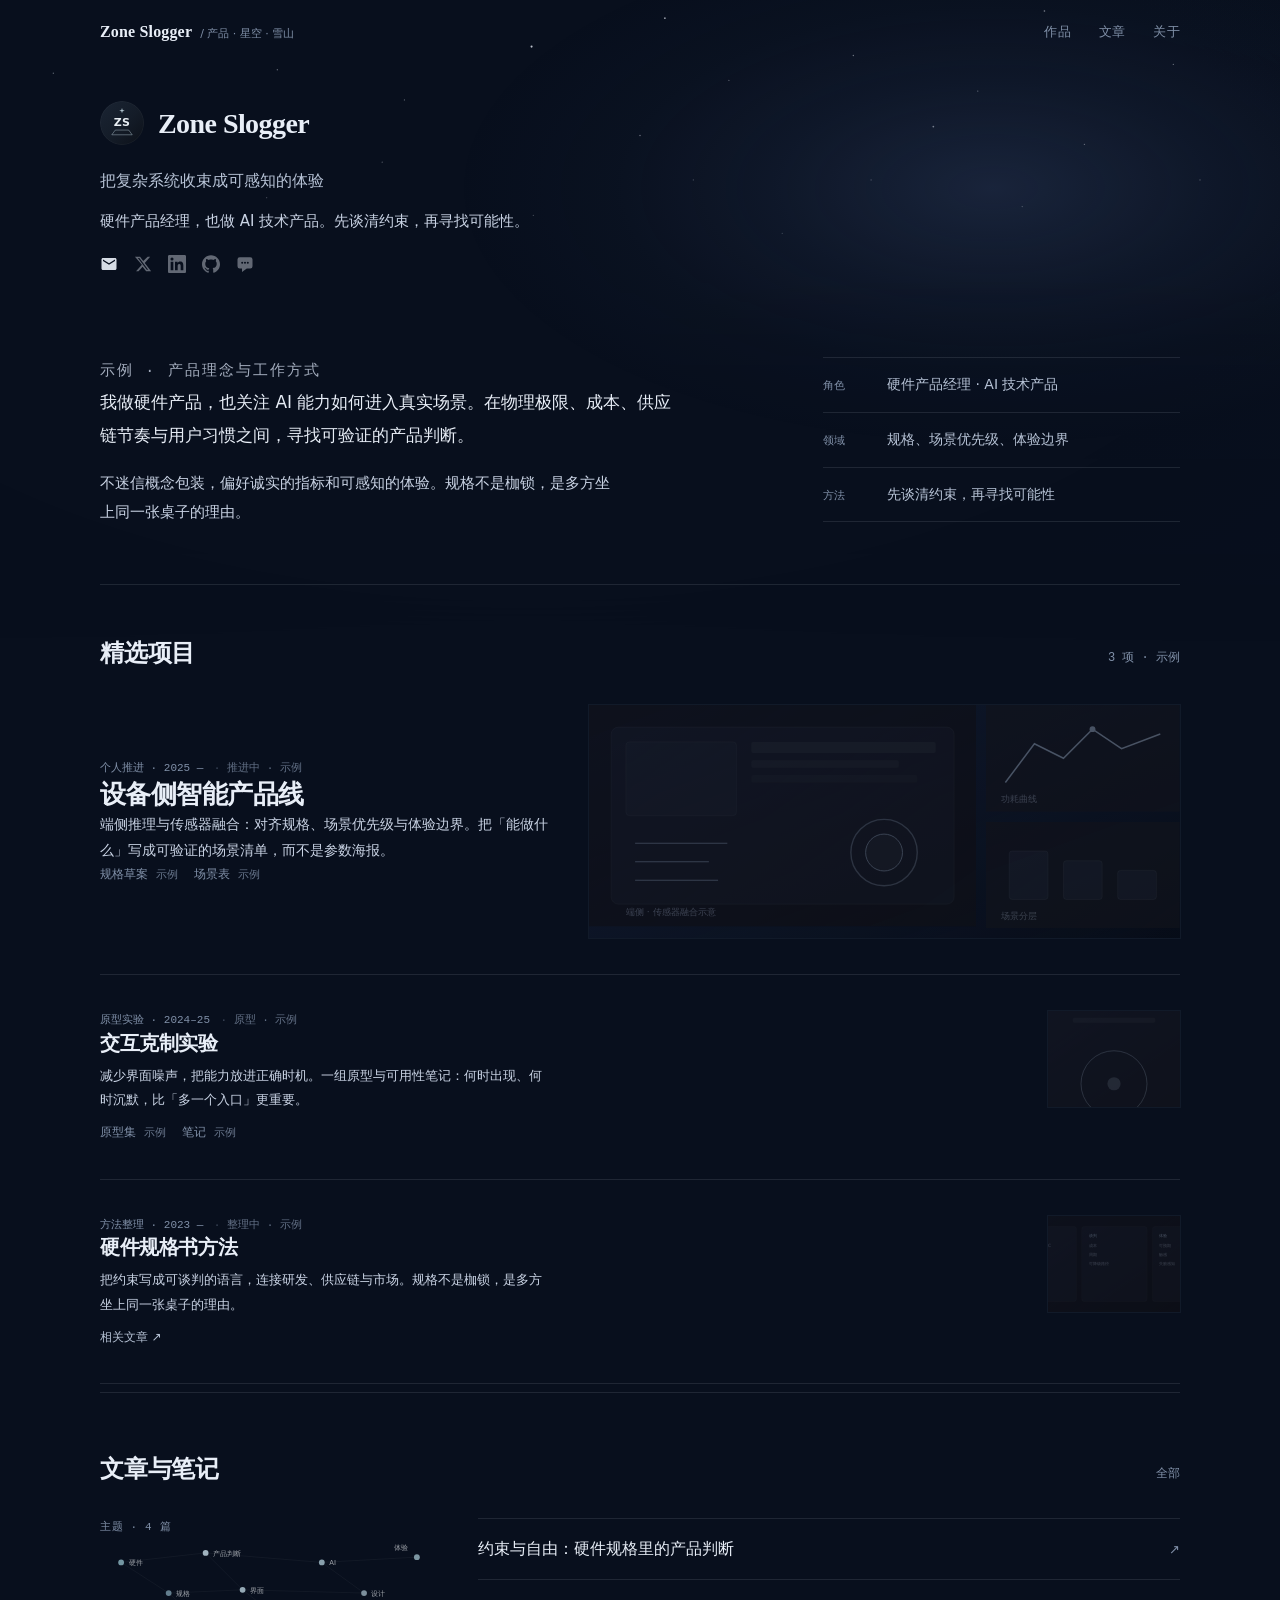
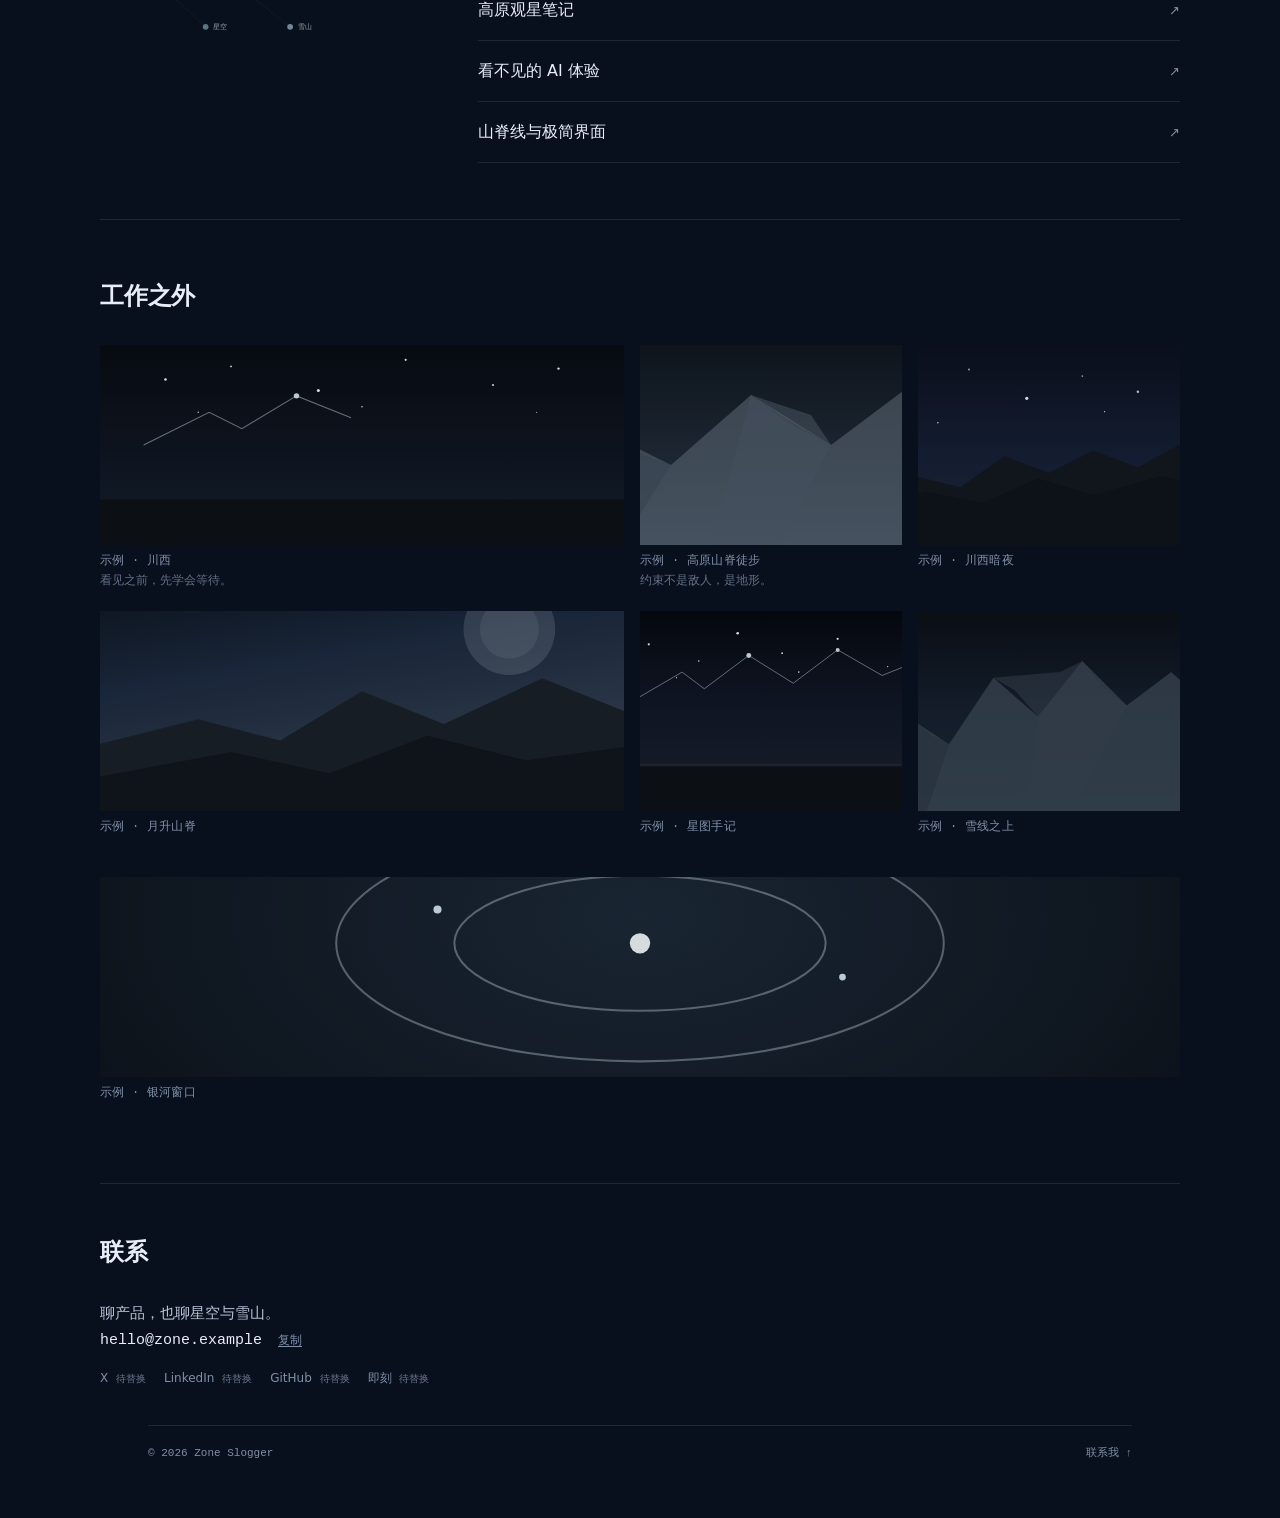
==== index.html @ ff8a75cd "Deploy personal site static pages" ====
<!DOCTYPE html>
<html lang="zh-CN">
<head>
  <meta charset="UTF-8" />
  <meta name="viewport" content="width=device-width, initial-scale=1" />
  <meta name="description" content="Zone Slogger — 硬件产品经理 + AI 技术产品。产品、星空与雪山。" />
  <meta name="theme-color" content="#080F1D" />
  <title>Zone Slogger</title>
  <link rel="icon" href="data:image/svg+xml,%3Csvg xmlns='http://www.w3.org/2000/svg' viewBox='0 0 32 32'%3E%3Crect width='32' height='32' fill='%23080F1D'/%3E%3Cpath d='M16 6l1.2 3.8L21 11l-3.8 1.2L16 16l-1.2-3.8L11 11l3.8-1.2L16 6z' fill='%23c8dde8'/%3E%3Cpath d='M6 24h20l-4-6H10l-4 6z' fill='none' stroke='%23c8dde8' stroke-width='1.25'/%3E%3C/svg%3E" />
  <link rel="stylesheet" href="assets/styles.css" />
  <link rel="stylesheet" href="assets/home.css" />
</head>
<body class="home">
  <a class="skip-link" href="#main">跳到主要内容</a>

  <header class="topbar" id="top">
    <div class="topbar__inner">
      <a class="wordmark" href="#top">
        <span class="wordmark__name">Zone Slogger</span>
        <span class="wordmark__suffix">/ 产品 · 星空 · 雪山</span>
      </a>
      <button class="nav-toggle" type="button" aria-expanded="false" aria-controls="site-nav" aria-label="打开菜单">
        <span class="nav-toggle__bars" aria-hidden="true"></span>
      </button>
      <nav class="topnav" id="site-nav" aria-label="站点导航">
        <a href="#work">作品</a>
        <a href="#writing">文章</a>
        <a href="#about">关于</a>
      </nav>
    </div>
  </header>

  <!-- Full-bleed atmosphere (not clipped by .shell) -->
  <div class="sky" aria-hidden="true">
    <div class="sky__glow"></div>
    <div class="sky__vignette"></div>
        <svg class="sky__stars" viewBox="0 0 1440 720" preserveAspectRatio="xMidYMid slice" aria-hidden="true">
          <circle cx="86" cy="64" r="1.3" opacity="0.90"/>
          <circle cx="168" cy="128" r="0.8" opacity="0.48"/>
          <circle cx="240" cy="52" r="1.1" opacity="0.72"/>
          <circle cx="312" cy="176" r="0.75" opacity="0.42"/>
          <circle cx="390" cy="96" r="1.55" opacity="0.95"/>
          <circle cx="455" cy="210" r="0.7" opacity="0.38"/>
          <circle cx="520" cy="70" r="0.9" opacity="0.55"/>
          <circle cx="598" cy="150" r="1.2" opacity="0.80"/>
          <circle cx="670" cy="40" r="0.8" opacity="0.50"/>
          <circle cx="748" cy="118" r="1.0" opacity="0.62"/>
          <circle cx="820" cy="188" r="0.7" opacity="0.36"/>
          <circle cx="890" cy="78" r="1.35" opacity="0.88"/>
          <circle cx="960" cy="160" r="0.8" opacity="0.45"/>
          <circle cx="1035" cy="55" r="1.1" opacity="0.68"/>
          <circle cx="1100" cy="200" r="0.75" opacity="0.40"/>
          <circle cx="1175" cy="110" r="0.9" opacity="0.52"/>
          <circle cx="1250" cy="48" r="1.2" opacity="0.78"/>
          <circle cx="1320" cy="170" r="0.7" opacity="0.42"/>
          <circle cx="1380" cy="90" r="0.85" opacity="0.50"/>
          <circle cx="140" cy="240" r="0.7" opacity="0.34"/>
          <circle cx="430" cy="280" r="0.75" opacity="0.32"/>
          <circle cx="720" cy="250" r="0.9" opacity="0.40"/>
          <circle cx="980" cy="300" r="0.7" opacity="0.30"/>
          <circle cx="1220" cy="260" r="0.8" opacity="0.36"/>
          <circle cx="60" cy="180" r="0.75" opacity="0.38"/>
          <circle cx="1050" cy="240" r="1.0" opacity="0.48"/>
          <circle cx="300" cy="320" r="0.7" opacity="0.28"/>
          <circle cx="600" cy="340" r="0.7" opacity="0.26"/>
          <circle cx="880" cy="360" r="0.7" opacity="0.24"/>
          <circle cx="1350" cy="300" r="0.75" opacity="0.32"/>
          <circle cx="200" cy="90" r="0.8" opacity="0.44"/>
          <circle cx="780" cy="300" r="0.7" opacity="0.28"/>
          <circle cx="1150" cy="330" r="0.75" opacity="0.30"/>
        </svg>
  </div>

  <div class="shell">
    <main id="main">
      <!-- Hero -->
      <section class="hero" aria-label="简介">
        <div class="hero__content">
          <div class="hero__identity">
<div class="hero__avatar" aria-hidden="true">
          <svg viewBox="0 0 112 112" role="img" aria-label="ZS">
            <defs>
              <linearGradient id="avGrad" x1="0" y1="0" x2="1" y2="1">
                <stop offset="0%" stop-color="#1a2433"/>
                <stop offset="55%" stop-color="#141c28"/>
                <stop offset="100%" stop-color="#0c1018"/>
              </linearGradient>
            </defs>
            <circle cx="56" cy="56" r="56" fill="url(#avGrad)"/>
            <circle cx="56" cy="56" r="55" fill="none" stroke="#ffffff18" stroke-width="1"/>
            <path d="M56 18l1.6 5L63 24.6l-5.4 1.7L56 31.4l-1.6-5.1L49 24.6l5.4-1.6L56 18z" fill="#c8dde8" opacity="0.85"/>
            <text x="56" y="64" text-anchor="middle" fill="#e8eef3" font-family="system-ui,sans-serif" font-size="28" font-weight="600" letter-spacing="1">ZS</text>
            <path d="M30 86h52l-9-12H39L30 86z" fill="none" stroke="#c8dde8" stroke-width="1.4" opacity="0.7"/>
          </svg>
        </div>
            <div class="hero__who">
              <h1 class="hero__name">Zone Slogger</h1>
            </div>
          </div>
        <p class="hero__headline">把复杂系统收束成可感知的体验</p>
          <p class="hero__bio">硬件产品经理，也做 AI 技术产品。先谈清约束，再寻找可能性。</p>
          <div class="hero__meta">
            <div class="hero__social" aria-label="社交链接">
              <a class="icon-link" href="mailto:hello@zone.example" title="邮箱" aria-label="邮箱">
                <svg viewBox="0 0 24 24" width="17" height="17" aria-hidden="true"><path fill="currentColor" d="M20 4H4c-1.1 0-2 .9-2 2v12c0 1.1.9 2 2 2h16c1.1 0 2-.9 2-2V6c0-1.1-.9-2-2-2zm0 4-8 5L4 8V6l8 5 8-5v2z"/></svg>
              </a>
              <a class="icon-link pending" href="#" title="待替换" aria-label="X（待替换）">
                <svg viewBox="0 0 24 24" width="17" height="17" aria-hidden="true"><path fill="currentColor" d="M18.244 2.25h3.308l-7.227 8.26 8.502 11.24H16.17l-4.714-6.231-5.401 6.231H2.744l7.727-8.828L1.254 2.25H8.08l4.258 5.686L18.244 2.25zm-1.161 17.52h1.833L7.084 4.126H5.117L17.083 19.77z"/></svg>
              </a>
              <a class="icon-link pending" href="#" title="待替换" aria-label="LinkedIn（待替换）">
                <svg viewBox="0 0 24 24" width="17" height="17" aria-hidden="true"><path fill="currentColor" d="M20.447 20.452h-3.554v-5.569c0-1.328-.027-3.037-1.852-3.037-1.853 0-2.136 1.445-2.136 2.939v5.667H9.351V9h3.414v1.561h.046c.477-.9 1.637-1.85 3.37-1.85 3.601 0 4.267 2.37 4.267 5.455v6.286zM5.337 7.433a2.062 2.062 0 01-2.063-2.065 2.064 2.064 0 112.063 2.065zm1.782 13.019H3.555V9h3.564v11.452zM22.225 0H1.771C.792 0 0 .774 0 1.729v20.542C0 23.227.792 24 1.771 24h20.451C23.2 24 24 23.227 24 22.271V1.729C24 .774 23.2 0 22.222 0h.003z"/></svg>
              </a>
              <a class="icon-link pending" href="#" title="待替换" aria-label="GitHub（待替换）">
                <svg viewBox="0 0 24 24" width="17" height="17" aria-hidden="true"><path fill="currentColor" d="M12 .297c-6.63 0-12 5.373-12 12 0 5.303 3.438 9.8 8.205 11.385.6.113.82-.258.82-.577 0-.285-.01-1.04-.015-2.04-3.338.724-4.042-1.61-4.042-1.61C4.422 18.07 3.633 17.7 3.633 17.7c-1.087-.744.084-.729.084-.729 1.205.084 1.838 1.236 1.838 1.236 1.07 1.835 2.809 1.305 3.495.998.108-.776.417-1.305.76-1.605-2.665-.3-5.466-1.332-5.466-5.93 0-1.31.465-2.38 1.235-3.22-.135-.303-.54-1.523.105-3.176 0 0 1.005-.322 3.3 1.23.96-.267 1.98-.399 3-.405 1.02.006 2.04.138 3 .405 2.28-1.552 3.285-1.23 3.285-1.23.645 1.653.24 2.873.12 3.176.765.84 1.23 1.91 1.23 3.22 0 4.61-2.805 5.625-5.475 5.92.42.36.81 1.096.81 2.22 0 1.606-.015 2.896-.015 3.286 0 .315.21.69.825.57C20.565 22.092 24 17.592 24 12.297c0-6.627-5.373-12-12-12"/></svg>
              </a>
              <a class="icon-link pending" href="#" title="待替换" aria-label="即刻（待替换）">
                <svg viewBox="0 0 24 24" width="17" height="17" aria-hidden="true"><path fill="currentColor" d="M5 3h14a3 3 0 013 3v9a3 3 0 01-3 3h-4.6L8 22.5V18H5a3 3 0 01-3-3V6a3 3 0 013-3zm3.25 6.1a1.35 1.35 0 100 2.7 1.35 1.35 0 000-2.7zm3.75 0a1.35 1.35 0 100 2.7 1.35 1.35 0 000-2.7zm3.75 0a1.35 1.35 0 100 2.7 1.35 1.35 0 000-2.7z"/></svg>
              </a>
            </div>
          </div>
        </div>
      </section>

      <!-- About -->
      <section class="about" id="about" aria-labelledby="about-heading">
        <h2 class="sr-only" id="about-heading">关于</h2>
        <div class="about__grid">
          <div class="about__copy">
          <p class="about__label">示例 · 产品理念与工作方式</p>
            <p class="about__lede">我做硬件产品，也关注 AI 能力如何进入真实场景。在物理极限、成本、供应链节奏与用户习惯之间，寻找可验证的产品判断。</p>
            <p>不迷信概念包装，偏好诚实的指标和可感知的体验。规格不是枷锁，是多方坐上同一张桌子的理由。</p>
          </div>
          <div class="about__side">
            <dl class="about__facts">
            <div><dt>角色</dt><dd>硬件产品经理 · AI 技术产品</dd></div>
            <div><dt>领域</dt><dd>规格、场景优先级、体验边界</dd></div>
            <div><dt>方法</dt><dd>先谈清约束，再寻找可能性</dd></div>
            </dl>
          </div>
        </div>
      </section>

      <!-- Selected Work -->
      <section class="work" id="work" aria-labelledby="work-heading">
        <div class="sec-head">
          <h2 class="sec-head__title" id="work-heading">精选项目</h2>
          <span class="sec-head__meta">3 项 · 示例</span>
        </div>
        <div class="work__list">
        <article class="project">
          <div class="project__inner">
            <div class="project__text">
              <p class="project-eyebrow">个人推进 · 2025 — <span class="badge">推进中 · 示例</span></p>
              <h3 class="project-title">设备侧智能产品线</h3>
              <p class="project-desc">端侧推理与传感器融合：对齐规格、场景优先级与体验边界。把「能做什么」写成可验证的场景清单，而不是参数海报。</p>
              <div class="project-links">
                <span class="project-link muted">规格草案 <small>示例</small></span>
                <span class="project-link muted">场景表 <small>示例</small></span>
              </div>
            </div>
            <div class="project-band__media" aria-hidden="true">
              <div class="proj-visual proj-visual--main">
                <svg viewBox="0 0 420 240" preserveAspectRatio="xMidYMid slice">
                  <rect width="420" height="240" fill="#0a1220"/>
                  <rect x="24" y="24" width="372" height="192" rx="8" fill="#101c2e" stroke="#ffffff14"/>
                  <rect x="40" y="40" width="120" height="80" rx="4" fill="#162436" stroke="#ffffff12"/>
                  <rect x="176" y="40" width="200" height="12" rx="2" fill="#ffffff14"/>
                  <rect x="176" y="60" width="160" height="8" rx="2" fill="#ffffff10"/>
                  <rect x="176" y="76" width="180" height="8" rx="2" fill="#ffffff0a"/>
                  <g stroke="#A9CBE0" stroke-width="1.2" fill="none" opacity=".7">
                    <path d="M50 150 H150"/><path d="M50 170 H130"/><path d="M50 190 H140"/>
                  </g>
                  <circle cx="320" cy="160" r="36" fill="none" stroke="#A9CBE0" stroke-width="1.5" opacity=".5"/>
                  <circle cx="320" cy="160" r="20" fill="#A9CBE018" stroke="#A9CBE0" stroke-width="1" opacity=".8"/>
                  <text x="40" y="228" fill="#8a9bb0" font-size="10" font-family="system-ui,sans-serif">端侧 · 传感器融合示意</text>
                </svg>
              </div>
              <div class="proj-visual-stack">
                <div class="proj-visual">
                  <svg viewBox="0 0 200 110" preserveAspectRatio="xMidYMid slice">
                    <rect width="200" height="110" fill="#0e1a2c"/>
                    <path d="M20 80 L50 40 L80 55 L110 25 L140 45 L180 30" fill="none" stroke="#A9CBE0" stroke-width="1.5"/>
                    <circle cx="110" cy="25" r="3" fill="#A9CBE0"/>
                    <text x="16" y="100" fill="#8a9bb0" font-size="9" font-family="system-ui,sans-serif">功耗曲线</text>
                  </svg>
                </div>
                <div class="proj-visual">
                  <svg viewBox="0 0 200 110" preserveAspectRatio="xMidYMid slice">
                    <rect width="200" height="110" fill="#0e1a2c"/>
                    <rect x="24" y="30" width="40" height="50" rx="3" fill="#182840" stroke="#ffffff18"/>
                    <rect x="80" y="40" width="40" height="40" rx="3" fill="#182840" stroke="#ffffff18"/>
                    <rect x="136" y="50" width="40" height="30" rx="3" fill="#182840" stroke="#ffffff18"/>
                    <text x="16" y="100" fill="#8a9bb0" font-size="9" font-family="system-ui,sans-serif">场景分层</text>
                  </svg>
                </div>
              </div>
            </div>
          </div>
        </article>

        <article class="project project--compact">
          <div class="project__inner">
            <div class="project__text">
              <p class="project-eyebrow">原型实验 · 2024–25 <span class="badge">原型 · 示例</span></p>
              <h3 class="project-title">交互克制实验</h3>
              <p class="project-desc">减少界面噪声，把能力放进正确时机。一组原型与可用性笔记：何时出现、何时沉默，比「多一个入口」更重要。</p>
              <div class="project-links">
                <span class="project-link muted">原型集 <small>示例</small></span>
                <span class="project-link muted">笔记 <small>示例</small></span>
              </div>
            </div>
            <div class="project-band__media project-band__media--posters project-band__media--thumb" aria-hidden="true">
              <div class="poster">
                <svg viewBox="0 0 160 220" preserveAspectRatio="xMidYMid slice">
                  <rect width="160" height="220" fill="#101c2e"/>
                  <rect x="20" y="40" width="120" height="8" rx="2" fill="#ffffff20"/>
                  <rect x="30" y="60" width="100" height="6" rx="2" fill="#ffffff12"/>
                  <rect x="40" y="100" width="80" height="80" rx="40" fill="none" stroke="#A9CBE0" stroke-width="1.2" opacity=".5"/>
                  <circle cx="80" cy="140" r="8" fill="#A9CBE0" opacity=".35"/>
                  <text x="80" y="200" text-anchor="middle" fill="#8a9bb0" font-size="10" font-family="system-ui,sans-serif">时机</text>
                </svg>
              </div>
              <div class="poster">
                <svg viewBox="0 0 160 220" preserveAspectRatio="xMidYMid slice">
                  <rect width="160" height="220" fill="#0c1524"/>
                  <path d="M30 180 L80 40 L130 180 Z" fill="none" stroke="#A9CBE0" stroke-width="1" opacity=".6"/>
                  <line x1="50" y1="140" x2="110" y2="140" stroke="#ffffff18"/>
                  <text x="80" y="200" text-anchor="middle" fill="#8a9bb0" font-size="10" font-family="system-ui,sans-serif">噪声</text>
                </svg>
              </div>
              <div class="poster">
                <svg viewBox="0 0 160 220" preserveAspectRatio="xMidYMid slice">
                  <rect width="160" height="220" fill="#121e30"/>
                  <g stroke="#ffffff14" stroke-width="1">
                    <line x1="20" y1="50" x2="140" y2="50"/><line x1="20" y1="80" x2="140" y2="80"/>
                    <line x1="20" y1="110" x2="140" y2="110"/><line x1="20" y1="140" x2="100" y2="140"/>
                  </g>
                  <rect x="20" y="50" width="60" height="4" fill="#A9CBE0" opacity=".4"/>
                  <text x="80" y="200" text-anchor="middle" fill="#8a9bb0" font-size="10" font-family="system-ui,sans-serif">克制</text>
                </svg>
              </div>
            </div>
          </div>
        </article>

        <article class="project project--compact">
          <div class="project__inner">
            <div class="project__text">
              <p class="project-eyebrow">方法整理 · 2023 — <span class="badge">整理中 · 示例</span></p>
              <h3 class="project-title">硬件规格书方法</h3>
              <p class="project-desc">把约束写成可谈判的语言，连接研发、供应链与市场。规格不是枷锁，是多方坐上同一张桌子的理由。</p>
              <div class="project-links">
                <a class="project-link" href="articles/constraint-and-freedom.html">相关文章 ↗</a>
              </div>
            </div>
            <div class="project-band__media project-band__media--thumb" aria-hidden="true">
              <div class="proj-visual proj-visual--wide">
                <svg viewBox="0 0 520 220" preserveAspectRatio="xMidYMid slice">
                  <rect width="520" height="220" fill="#0a1220"/>
                  <g font-family="system-ui,sans-serif" font-size="10" fill="#8a9bb0">
                    <rect x="24" y="24" width="150" height="172" rx="6" fill="#101c2e" stroke="#ffffff14"/>
                    <text x="40" y="48" fill="#A9CBE0">约束</text>
                    <text x="40" y="72">温度 −20～55℃</text>
                    <text x="40" y="92">功耗包络</text>
                    <text x="40" y="112">天线净空</text>
                    <rect x="186" y="24" width="150" height="172" rx="6" fill="#101c2e" stroke="#ffffff14"/>
                    <text x="202" y="48" fill="#A9CBE0">谈判</text>
                    <text x="202" y="72">成本</text>
                    <text x="202" y="92">周期</text>
                    <text x="202" y="112">可降级路径</text>
                    <rect x="348" y="24" width="150" height="172" rx="6" fill="#101c2e" stroke="#ffffff14"/>
                    <text x="364" y="48" fill="#A9CBE0">体验</text>
                    <text x="364" y="72">可预期</text>
                    <text x="364" y="92">触感</text>
                    <text x="364" y="112">失败感知</text>
                  </g>
                </svg>
              </div>
            </div>
          </div>
        </article>
        </div>
      </section>

      <!-- Journal -->
      <section class="journal" id="writing" aria-labelledby="writing-heading">
        <div class="sec-head">
          <h2 class="sec-head__title" id="writing-heading">文章与笔记</h2>
          <a class="sec-head__link" href="#writing">全部</a>
        </div>
        <div class="journal__layout">
          <div class="journal__map">
            <p class="journal__map-label">主题 · 4 篇</p>
          <div class="constellation" role="img" aria-label="文章主题星图：硬件、AI、星空、设计">
            <svg viewBox="0 0 640 220" class="constellation__svg" preserveAspectRatio="xMidYMid meet">
              <g stroke="#ffffff1a" stroke-width="1" fill="none">
                <line x1="40" y1="50" x2="200" y2="32"/>
                <line x1="200" y1="32" x2="420" y2="50"/>
                <line x1="420" y1="50" x2="600" y2="40"/>
                <line x1="40" y1="50" x2="130" y2="108"/>
                <line x1="200" y1="32" x2="270" y2="102"/>
                <line x1="420" y1="50" x2="500" y2="108"/>
                <line x1="130" y1="108" x2="270" y2="102"/>
                <line x1="270" y1="102" x2="500" y2="108"/>
                <line x1="130" y1="108" x2="200" y2="172"/>
                <line x1="270" y1="102" x2="360" y2="172"/>
              </g>
              <g font-family="system-ui,sans-serif" font-size="13" fill="#c4c8cd">
                <circle cx="40" cy="50" r="5.5" fill="#8eb8c4"/><text x="54" y="55">硬件</text>
                <circle cx="200" cy="32" r="5.5" fill="#c8dde8"/><text x="214" y="37">产品判断</text>
                <circle cx="420" cy="50" r="5.5" fill="#a8c4d0"/><text x="434" y="55">AI</text>
                <circle cx="600" cy="40" r="5.5" fill="#9ab8c4"/><text x="556" y="26">体验</text>
                <circle cx="130" cy="108" r="5.5" fill="#7a9aab"/><text x="144" y="113">规格</text>
                <circle cx="270" cy="102" r="5.5" fill="#b8d0dc"/><text x="284" y="107">界面</text>
                <circle cx="500" cy="108" r="5.5" fill="#9ab0bc"/><text x="514" y="113">设计</text>
                <circle cx="200" cy="172" r="5.5" fill="#6a90a0"/><text x="214" y="177">星空</text>
                <circle cx="360" cy="172" r="5.5" fill="#8aa8b8"/><text x="374" y="177">雪山</text>
              </g>
            </svg>
          </div>
          </div>
          <div class="journal__list">
            <ul class="post-list">
            <li>
              <a class="post-row" href="articles/constraint-and-freedom.html">
                <span class="post-row__title">约束与自由：硬件规格里的产品判断</span>
                <span class="post-row__chev" aria-hidden="true">↗</span>
              </a>
            </li>
            <li>
              <a class="post-row" href="articles/highland-stargazing-notes.html">
                <span class="post-row__title">高原观星笔记</span>
                <span class="post-row__chev" aria-hidden="true">↗</span>
              </a>
            </li>
            <li>
              <a class="post-row" href="articles/invisible-ai-ux.html">
                <span class="post-row__title">看不见的 AI 体验</span>
                <span class="post-row__chev" aria-hidden="true">↗</span>
              </a>
            </li>
            <li>
              <a class="post-row" href="articles/mountain-lines-minimal-ui.html">
                <span class="post-row__title">山脊线与极简界面</span>
                <span class="post-row__chev" aria-hidden="true">↗</span>
              </a>
            </li>
            </ul>
          </div>
        </div>
      </section>

      <!-- Beyond Work -->
      <section class="beyond" id="beyond" aria-labelledby="beyond-heading">
        <div class="sec-head">
          <h2 class="sec-head__title" id="beyond-heading">工作之外</h2>
        </div>
        <div class="beyond__wall" aria-label="照片墙">
          <figure class="photo-tile">
            <div class="photo-tile__frame" aria-hidden="true"><svg viewBox="0 0 480 200" preserveAspectRatio="xMidYMid slice">
                  <defs>
                    <linearGradient id="intSky" x1="0" y1="0" x2="0" y2="1">
                      <stop offset="0%" stop-color="#060a12"/><stop offset="100%" stop-color="#152030"/>
                    </linearGradient>
                  </defs>
                  <rect width="480" height="200" fill="url(#intSky)"/>
                  <g fill="#e8eef3"><circle cx="60" cy="40" r="1.2"/><circle cx="120" cy="28" r=".8"/><circle cx="200" cy="50" r="1.4"/><circle cx="280" cy="22" r="1"/><circle cx="360" cy="45" r=".9"/><circle cx="420" cy="30" r="1.1"/><circle cx="90" cy="70" r=".6"/><circle cx="240" cy="65" r=".7"/><circle cx="400" cy="70" r=".5"/></g>
                  <path d="M40 100 L100 70 L130 85 L180 55 L230 75" fill="none" stroke="#c8dde8" stroke-width="1" opacity=".5"/>
                  <circle cx="180" cy="55" r="2.5" fill="#c8dde8"/>
                  <path d="M0 200 V150 L480 150 V200 Z" fill="#0c1218"/>
                </svg></div>
            <figcaption class="photo-tile__cap">
              <span class="photo-tile__place">示例 · 川西</span>
              <span class="photo-tile__note">看见之前，先学会等待。</span>
            </figcaption>
          </figure>
          <figure class="photo-tile">
            <div class="photo-tile__frame" aria-hidden="true"><svg viewBox="0 0 480 200" preserveAspectRatio="xMidYMid slice">
                  <defs>
                    <linearGradient id="intRidge" x1="0" y1="0" x2="0" y2="1">
                      <stop offset="0%" stop-color="#0e1620"/><stop offset="100%" stop-color="#2a3848"/>
                    </linearGradient>
                  </defs>
                  <rect width="480" height="200" fill="url(#intRidge)"/>
                  <path d="M0 200 L80 90 L140 120 L220 50 L300 100 L380 40 L480 95 V200 Z" fill="#6a7a8a" opacity=".5"/>
                  <path d="M0 200 L80 90 L100 105 L140 120 L90 200 Z" fill="#3a4858" opacity=".55"/>
                  <path d="M220 50 L260 80 L300 100 L250 200 L180 200 Z" fill="#4a5868" opacity=".45"/>
                  <path d="M220 50 L250 70 L300 100 L280 70 Z" fill="#8a9aaa" opacity=".25"/>
                </svg></div>
            <figcaption class="photo-tile__cap">
              <span class="photo-tile__place">示例 · 高原山脊徒步</span>
              <span class="photo-tile__note">约束不是敌人，是地形。</span>
            </figcaption>
          </figure>
          <figure class="photo-tile">
            <div class="photo-tile__frame" aria-hidden="true"><svg viewBox="0 0 320 180" preserveAspectRatio="xMidYMid slice">
                <defs>
                  <linearGradient id="sky1" x1="0" y1="0" x2="0" y2="1">
                    <stop offset="0%" stop-color="#0a1020"/><stop offset="60%" stop-color="#152038"/><stop offset="100%" stop-color="#1c2a3a"/>
                  </linearGradient>
                </defs>
                <rect width="320" height="180" fill="url(#sky1)"/>
                <circle cx="40" cy="36" r="1.2" fill="#e8eef3" opacity=".9"/><circle cx="88" cy="22" r=".9" fill="#e8eef3" opacity=".7"/>
                <circle cx="140" cy="48" r="1.4" fill="#e8eef3"/><circle cx="190" cy="28" r=".8" fill="#e8eef3" opacity=".65"/>
                <circle cx="240" cy="42" r="1.1" fill="#e8eef3" opacity=".85"/><circle cx="280" cy="18" r="1" fill="#e8eef3" opacity=".75"/>
                <circle cx="60" cy="70" r=".7" fill="#c8dde8"/><circle cx="210" cy="60" r=".6" fill="#c8dde8"/>
                <path d="M0 180 L0 130 L40 118 L80 128 L120 100 L160 115 L200 95 L240 110 L280 88 L320 105 L320 180 Z" fill="#121820"/>
                <path d="M0 180 L0 145 L50 132 L100 142 L150 120 L200 135 L260 118 L320 130 L320 180 Z" fill="#0e141c" opacity=".9"/>
              </svg></div>
            <figcaption class="photo-tile__cap">
              <span class="photo-tile__place">示例 · 川西暗夜</span>
            </figcaption>
          </figure>
          <figure class="photo-tile">
            <div class="photo-tile__frame" aria-hidden="true"><svg viewBox="0 0 320 180" preserveAspectRatio="xMidYMid slice">
                <defs>
                  <linearGradient id="sky2" x1="0" y1="0" x2="0.3" y2="1">
                    <stop offset="0%" stop-color="#081018"/><stop offset="40%" stop-color="#1a2840"/><stop offset="100%" stop-color="#3a4a58"/>
                  </linearGradient>
                </defs>
                <rect width="320" height="180" fill="url(#sky2)"/>
                <ellipse cx="250" cy="40" rx="28" ry="28" fill="#dce6ef" opacity=".15"/>
                <ellipse cx="250" cy="40" rx="18" ry="18" fill="#e8eef3" opacity=".08"/>
                <path d="M0 180 V110 L60 95 L110 108 L160 78 L210 98 L270 70 L320 90 V180 Z" fill="#182028"/>
                <path d="M0 180 V130 L80 115 L140 128 L200 105 L260 120 L320 112 V180 Z" fill="#10161e"/>
              </svg></div>
            <figcaption class="photo-tile__cap">
              <span class="photo-tile__place">示例 · 月升山脊</span>
            </figcaption>
          </figure>
          <figure class="photo-tile">
            <div class="photo-tile__frame" aria-hidden="true"><svg viewBox="0 0 320 180" preserveAspectRatio="xMidYMid slice">
                <defs>
                  <linearGradient id="sky3" x1="0" y1="0" x2="0" y2="1">
                    <stop offset="0%" stop-color="#050810"/><stop offset="50%" stop-color="#101828"/><stop offset="100%" stop-color="#1a2230"/>
                  </linearGradient>
                </defs>
                <rect width="320" height="180" fill="url(#sky3)"/>
                <g fill="#e8eef3">
                  <circle cx="50" cy="30" r="1"/><circle cx="95" cy="45" r=".7"/><circle cx="130" cy="20" r="1.2"/>
                  <circle cx="170" cy="38" r=".8"/><circle cx="220" cy="25" r="1"/><circle cx="265" cy="50" r=".6"/>
                  <circle cx="300" cy="32" r=".9"/><circle cx="75" cy="60" r=".5"/><circle cx="185" cy="55" r=".7"/>
                </g>
                <path d="M20 90 L80 55 L100 70 L140 40 L180 65 L220 35 L260 58 L300 42" fill="none" stroke="#c8dde8" stroke-width=".8" opacity=".55"/>
                <circle cx="140" cy="40" r="2.2" fill="#c8dde8"/><circle cx="220" cy="35" r="1.8" fill="#c8dde8"/>
                <path d="M0 180 V140 L320 140 V180 Z" fill="#0c1218"/>
                <rect x="0" y="138" width="320" height="1" fill="#ffffff14"/>
              </svg></div>
            <figcaption class="photo-tile__cap">
              <span class="photo-tile__place">示例 · 星图手记</span>
            </figcaption>
          </figure>
          <figure class="photo-tile">
            <div class="photo-tile__frame" aria-hidden="true"><svg viewBox="0 0 320 180" preserveAspectRatio="xMidYMid slice">
                <defs>
                  <linearGradient id="sky4" x1="0" y1="0" x2="0" y2="1">
                    <stop offset="0%" stop-color="#0a1018"/><stop offset="55%" stop-color="#152030"/><stop offset="100%" stop-color="#1c2836"/>
                  </linearGradient>
                </defs>
                <rect width="320" height="180" fill="url(#sky4)"/>
                <path d="M0 180 L40 100 L70 120 L110 60 L150 95 L190 45 L230 85 L270 55 L320 100 V180 Z" fill="#3e4c5c" opacity=".7"/>
                <path d="M0 180 L40 100 L55 112 L70 120 L50 180 Z" fill="#2a3644" opacity=".65"/>
                <path d="M150 95 L190 45 L210 70 L230 85 L180 180 L140 180 Z" fill="#344250" opacity=".6"/>
                <path d="M110 60 L130 72 L150 95 L190 45 L170 55 Z" fill="#6a7a8a" opacity=".22"/>
              </svg></div>
            <figcaption class="photo-tile__cap">
              <span class="photo-tile__place">示例 · 雪线之上</span>
            </figcaption>
          </figure>
          <figure class="photo-tile photo-tile--full">
            <div class="photo-tile__frame" aria-hidden="true"><svg viewBox="0 0 320 180" preserveAspectRatio="xMidYMid slice">
                <defs>
                  <radialGradient id="sky5" cx="50%" cy="40%" r="70%">
                    <stop offset="0%" stop-color="#1a2838"/><stop offset="100%" stop-color="#0a1018"/>
                  </radialGradient>
                </defs>
                <rect width="320" height="180" fill="url(#sky5)"/>
                <g stroke="#c8dde8" stroke-width=".6" fill="none" opacity=".4">
                  <ellipse cx="160" cy="80" rx="90" ry="35"/><ellipse cx="160" cy="80" rx="55" ry="20"/>
                </g>
                <circle cx="160" cy="80" r="3" fill="#e8eef3"/>
                <circle cx="100" cy="70" r="1.2" fill="#c8dde8"/><circle cx="220" cy="90" r="1" fill="#c8dde8"/>
                <circle cx="140" cy="50" r=".8" fill="#e8eef3"/><circle cx="190" cy="55" r=".7" fill="#e8eef3"/>
                <path d="M0 180 V150 Q80 130 160 148 T320 145 V180 Z" fill="#10161e"/>
              </svg></div>
            <figcaption class="photo-tile__cap">
              <span class="photo-tile__place">示例 · 银河窗口</span>
            </figcaption>
          </figure>
        </div>
      </section>

      <!-- Contact -->
      <section class="contact" id="contact" aria-labelledby="contact-heading">
        <div class="sec-head">
          <h2 class="sec-head__title" id="contact-heading">联系</h2>
        </div>
        <div class="social-card">
          <p class="social-card__note">聊产品，也聊星空与雪山。</p>
          <div class="email-row">
            <a id="emailText" href="mailto:hello@zone.example">hello@zone.example</a>
            <button id="copyEmail" type="button" data-email="hello@zone.example">复制</button>
          </div>
          <p id="copyStatus" class="sr-only" role="status" aria-live="polite"></p>
          <ul class="social-pending" aria-label="社交账号待替换">
              <li><a href="#">X</a> <small>待替换</small></li>
              <li><a href="#">LinkedIn</a> <small>待替换</small></li>
              <li><a href="#">GitHub</a> <small>待替换</small></li>
              <li><a href="#">即刻</a> <small>待替换</small></li>
          </ul>
        </div>
      </section>
    </main>

    <footer class="site-foot">
      <span>© 2026 Zone Slogger</span>
      <a href="#contact">联系我 ↑</a>
    </footer>
  </div>

  <script src="assets/site.js"></script>
</body>
</html>
---- assets/styles.css ----
/* Zone Slogger v6 — editorial field notes. Typography is the design. */
:root {
  color-scheme: dark;
  --bg: #0b0f17;
  --text-1: #e6ebf2;
  --text-2: #9aa6b5;
  --text-3: #7d8a9a;
  --hairline: #243041;
  --accent: #8eb8c4;
  --row-hover: rgba(142, 184, 196, 0.06);
  --space-1: 4px;
  --space-2: 8px;
  --space-3: 12px;
  --space-4: 16px;
  --space-5: 24px;
  --space-6: 32px;
  --space-7: 48px;
  --space-8: 64px;
  --font: system-ui, -apple-system, "PingFang SC", "Hiragino Sans GB", "Noto Sans SC", "Microsoft YaHei", sans-serif;
  --mono: ui-monospace, "SF Mono", "SFMono-Regular", Menlo, Consolas, monospace;
  --measure: 42rem; /* ~672px */
  --label-w: 6.5rem;
}

*, *::before, *::after { box-sizing: border-box; }

html {
  scroll-behavior: smooth;
  scroll-padding-top: 24px;
  -webkit-text-size-adjust: 100%;
}

body {
  margin: 0;
  min-height: 100vh;
  background: var(--bg);
  color: var(--text-1);
  font-family: var(--font);
  font-size: 15px;
  font-weight: 400;
  line-height: 1.75;
  -webkit-font-smoothing: antialiased;
  text-rendering: optimizeLegibility;
}

h1, h2, h3, p, ul, ol, dl, dd, figure { margin: 0; }
ul, ol { padding: 0; list-style: none; }

a {
  color: var(--accent);
  text-decoration: none;
  text-underline-offset: 0.2em;
}
a:hover { text-decoration: underline; }
a:focus-visible,
button:focus-visible {
  outline: 2px solid var(--accent);
  outline-offset: 3px;
}

button {
  font: inherit;
  color: inherit;
  cursor: pointer;
  background: transparent;
  border: 0;
  padding: 0;
}

::selection {
  background: #2a3d4c;
  color: #fff;
}

.sr-only {
  position: absolute;
  width: 1px;
  height: 1px;
  padding: 0;
  margin: -1px;
  overflow: hidden;
  clip-path: inset(50%);
  white-space: nowrap;
  border: 0;
}

.skip-link {
  position: fixed;
  left: 12px;
  top: -80px;
  z-index: 100;
  background: var(--text-1);
  color: var(--bg);
  padding: 8px 12px;
  font-size: 13px;
}
.skip-link:focus { top: 8px; }

.meta {
  font-family: var(--mono);
  font-size: 12px;
  font-weight: 400;
  line-height: 1.5;
  color: var(--text-3);
  font-variant-numeric: tabular-nums;
  letter-spacing: 0.01em;
}

/* ——— Shell ——— */
.page {
  width: min(100% - 2 * var(--space-5), var(--measure));
  margin: 0 auto;
  padding: var(--space-7) 0 var(--space-8);
}

@media (min-width: 880px) {
  .page {
    width: min(100% - 2 * var(--space-5), calc(var(--measure) + var(--label-w) + var(--space-5)));
    padding-left: calc(var(--label-w) + var(--space-5));
  }
}

/* ——— Header ——— */
.site-header {
  padding-bottom: var(--space-5);
  border-bottom: 1px solid var(--hairline);
  margin-bottom: var(--space-6);
}

.site-header__name {
  display: flex;
  align-items: baseline;
  gap: var(--space-3);
  margin-bottom: var(--space-2);
}

.site-header__name h1 {
  font-size: 28px;
  font-weight: 600;
  line-height: 1.2;
  letter-spacing: -0.03em;
  text-wrap: balance;
}

.mark {
  flex: none;
  width: 18px;
  height: 18px;
  color: var(--accent);
  opacity: 0.85;
  transform: translateY(1px);
}

.role {
  font-size: 15px;
  color: var(--text-1);
  margin-bottom: var(--space-2);
}
.role span { color: var(--text-3); margin: 0 0.35em; }

.lede {
  color: var(--text-2);
  max-width: 36em;
  margin-bottom: var(--space-4);
}

.header-links {
  display: flex;
  flex-wrap: wrap;
  align-items: baseline;
  gap: var(--space-2) 0;
  font-size: 13px;
}
.header-links > * + *::before {
  content: "·";
  margin: 0 0.65em;
  color: var(--text-3);
  text-decoration: none;
  pointer-events: none;
}
.header-links a { color: var(--text-2); }
.header-links a:hover { color: var(--accent); }
.header-links .pending {
  color: var(--text-3);
  font-size: 12px;
}

/* ——— Sections ——— */
.section {
  position: relative;
  margin-bottom: var(--space-6);
  padding-bottom: var(--space-5);
  border-bottom: 1px solid var(--hairline);
}
.section:last-of-type {
  border-bottom: 0;
  padding-bottom: 0;
  margin-bottom: var(--space-6);
}

.section__label {
  display: block;
  font-family: var(--mono);
  font-size: 12px;
  font-weight: 400;
  color: var(--text-3);
  letter-spacing: 0.04em;
  margin-bottom: var(--space-4);
  font-variant-numeric: tabular-nums;
}

@media (min-width: 880px) {
  .section__label {
    position: absolute;
    left: calc(-1 * (var(--label-w) + var(--space-5)));
    top: 0.2em;
    width: var(--label-w);
    margin: 0;
    text-align: right;
  }
}

.section__title {
  font-size: 13px;
  font-weight: 500;
  color: var(--text-1);
  margin-bottom: var(--space-3);
  letter-spacing: 0.02em;
}

.prose p {
  color: var(--text-2);
  margin-bottom: var(--space-3);
}
.prose p:last-child { margin-bottom: 0; }

/* ——— List rows ——— */
.rows { display: flex; flex-direction: column; }

.row {
  display: grid;
  grid-template-columns: 10ch 1fr;
  column-gap: var(--space-4);
  align-items: baseline;
  padding: 10px 0;
  margin: 0 calc(-1 * var(--space-2));
  padding-left: var(--space-2);
  padding-right: var(--space-2);
  border-radius: 4px;
  color: inherit;
  text-decoration: none;
}
.row + .row { border-top: 1px solid var(--hairline); }

a.row:hover {
  background: var(--row-hover);
  text-decoration: none;
}
a.row:hover .row__title { color: var(--accent); }

.row__date,
.row__meta {
  font-family: var(--mono);
  font-size: 12px;
  color: var(--text-3);
  font-variant-numeric: tabular-nums;
  line-height: 1.5;
}

.row__body { min-width: 0; }

.row__title {
  display: block;
  font-size: 15px;
  font-weight: 500;
  color: var(--text-1);
  line-height: 1.45;
  text-wrap: balance;
}

.row__desc {
  display: block;
  margin-top: 2px;
  font-size: 13px;
  color: var(--text-3);
  line-height: 1.6;
}

.row__tag {
  font-family: var(--mono);
  font-size: 12px;
  color: var(--text-3);
  margin-left: 0.6em;
  font-weight: 400;
}

/* Interests: two compact blocks, no boxes */
.interest-pair {
  display: grid;
  grid-template-columns: 1fr 1fr;
  gap: var(--space-5);
}
@media (max-width: 560px) {
  .interest-pair { grid-template-columns: 1fr; gap: var(--space-5); }
}

.interest h3 {
  font-size: 17px;
  font-weight: 500;
  line-height: 1.35;
  margin-bottom: var(--space-1);
  display: flex;
  align-items: baseline;
  gap: var(--space-2);
}
.interest h3 .meta { font-size: 11px; letter-spacing: 0.06em; }

.interest > p {
  color: var(--text-2);
  font-size: 13px;
  margin-bottom: var(--space-3);
  line-height: 1.65;
}

.interest dl {
  font-size: 13px;
}
.interest dl div {
  display: grid;
  grid-template-columns: 3.5em 1fr;
  gap: var(--space-2);
  padding: 5px 0;
  border-top: 1px solid var(--hairline);
}
.interest dt { color: var(--text-3); }
.interest dd { color: var(--text-2); }

/* Contact */
.contact-block .email-row {
  display: flex;
  flex-wrap: wrap;
  align-items: center;
  gap: var(--space-3);
  margin: var(--space-3) 0 var(--space-4);
}
.contact-block .email-row a {
  font-family: var(--mono);
  font-size: 14px;
  color: var(--text-1);
}
.contact-block .email-row a:hover { color: var(--accent); }

#copyEmail {
  border: 1px solid var(--hairline);
  color: var(--text-2);
  font-size: 12px;
  padding: 4px 10px;
  min-height: 28px;
  border-radius: 3px;
}
#copyEmail:hover {
  border-color: var(--accent);
  color: var(--accent);
}

.social-list {
  display: flex;
  flex-wrap: wrap;
  gap: var(--space-2) var(--space-4);
  font-size: 13px;
  color: var(--text-3);
}
.social-list a { color: var(--text-2); }
.social-list small {
  font-family: var(--mono);
  font-size: 11px;
  margin-left: 4px;
  color: var(--text-3);
}

.contact-note {
  color: var(--text-2);
  font-size: 14px;
}

/* Footer */
.site-footer {
  display: flex;
  flex-wrap: wrap;
  justify-content: space-between;
  gap: var(--space-2) var(--space-4);
  padding-top: var(--space-5);
  border-top: 1px solid var(--hairline);
  font-size: 12px;
  color: var(--text-3);
}
.site-footer a { color: var(--text-3); }
.site-footer a:hover { color: var(--accent); }

/* ——— Article pages ——— */
.article-page .page {
  padding-top: var(--space-5);
}

.article-nav {
  display: flex;
  justify-content: space-between;
  align-items: baseline;
  gap: var(--space-4);
  margin-bottom: var(--space-6);
  font-size: 13px;
}
.article-nav a { color: var(--text-2); }
.article-nav a:hover { color: var(--accent); }

.article-header {
  margin-bottom: var(--space-6);
  padding-bottom: var(--space-5);
  border-bottom: 1px solid var(--hairline);
}

.article-header h1 {
  font-size: 22px;
  font-weight: 600;
  line-height: 1.4;
  letter-spacing: -0.015em;
  text-wrap: balance;
  margin-bottom: var(--space-3);
}

.article-header__meta {
  display: flex;
  flex-wrap: wrap;
  gap: var(--space-2) var(--space-4);
  margin-bottom: var(--space-3);
}

.article-deck {
  color: var(--text-2);
  font-size: 15px;
  line-height: 1.7;
  max-width: 38em;
}

.article-body {
  font-size: 15px;
  line-height: 1.85;
  max-width: 38em; /* ~38–42 CJK chars */
}

.article-body p {
  color: var(--text-2);
  margin-bottom: var(--space-4);
}

.sample-note {
  font-family: var(--mono);
  font-size: 12px;
  color: var(--text-3);
  border-left: 2px solid var(--accent);
  padding: 6px 0 6px 12px;
  margin-bottom: var(--space-5);
  line-height: 1.6;
}

.article-end {
  display: flex;
  justify-content: space-between;
  gap: var(--space-4);
  margin-top: var(--space-7);
  padding-top: var(--space-5);
  border-top: 1px solid var(--hairline);
  font-size: 13px;
}
.article-end a { color: var(--text-2); }
.article-end a:hover { color: var(--accent); }
.article-end .dir {
  display: flex;
  flex-direction: column;
  gap: 2px;
  max-width: 45%;
}
.article-end .dir span {
  font-family: var(--mono);
  font-size: 11px;
  color: var(--text-3);
}
.article-end .dir--next { text-align: right; margin-left: auto; }

@media (max-width: 480px) {
  .page { width: calc(100% - 2 * var(--space-4)); padding-top: var(--space-5); }
  .site-header__name h1 { font-size: 24px; }
  .row { grid-template-columns: 1fr; gap: 2px; }
  .row__date { order: -1; }
  .article-header h1 { font-size: 20px; }
  .article-end { flex-direction: column; }
  .article-end .dir,
  .article-end .dir--next { max-width: 100%; text-align: left; margin: 0; }
}

@media (prefers-reduced-motion: reduce) {
  html { scroll-behavior: auto; }
}
---- assets/home.css ----
/* Zone Slogger homepage v9.1 — deep-space editorial.
   Articles do not load this file. */

body.home {
  --bg: #080F1D;
  --bg-2: #111D35;
  --nebula: #34466B;
  --text-1: #E8EEF7;
  --text-2: #B7C3D6;
  --text-3: #8090A8;
  --desc: #C9D3E4;
  --accent: #A9CBE0;
  --hairline: rgba(232, 238, 247, 0.10);
  --hairline-strong: rgba(232, 238, 247, 0.16);
  --shell: min(100% - 96px, 1080px);
  --font: system-ui, -apple-system, "PingFang SC", "Hiragino Sans GB", "Noto Sans SC", "Microsoft YaHei", sans-serif;
  --serif: "Songti SC", "Noto Serif SC", "Source Han Serif SC", "STSong", "SimSun", serif;
  --mono: ui-monospace, "SF Mono", Menlo, Consolas, monospace;
  --nav-h: 64px;

  margin: 0;
  min-height: 100vh;
  color: var(--text-1);
  font-family: var(--font);
  font-size: 15px;
  font-weight: 400;
  line-height: 1.7;
  -webkit-font-smoothing: antialiased;
  text-rendering: optimizeLegibility;
  background: var(--bg);
  overflow-x: clip;
  position: relative;
}
html {
  overflow-x: clip;
}

body.home a { color: var(--text-2); text-decoration: none; }
body.home a:hover { color: var(--text-1); }
body.home a:focus-visible,
body.home button:focus-visible {
  outline: 1px solid var(--accent);
  outline-offset: 3px;
}

body.home h1, body.home h2, body.home h3, body.home p,
body.home ul, body.home ol, body.home dl, body.home dd, body.home figure {
  margin: 0;
}
body.home ul, body.home ol { padding: 0; list-style: none; }

.shell {
  width: var(--shell);
  margin: 0 auto;
  padding: 0 0 56px;
  position: relative;
}
@media (max-width: 720px) {
  body.home { --shell: min(100% - 32px, 1080px); --nav-h: 56px; }
}

/* ——— Topbar: full-bleed, transparent over hero ——— */
.topbar {
  position: sticky;
  top: 0;
  z-index: 40;
  width: 100%;
  background: transparent;
  border-bottom: 1px solid transparent;
  transition: background 0.22s ease, border-color 0.22s ease, backdrop-filter 0.22s ease;
}
.topbar.is-scrolled {
  background: rgba(8, 15, 29, 0.55);
  border-bottom-color: var(--hairline);
  backdrop-filter: blur(10px);
  -webkit-backdrop-filter: blur(10px);
}
.topbar__inner {
  width: var(--shell);
  margin: 0 auto;
  height: var(--nav-h);
  display: flex;
  align-items: center;
  justify-content: space-between;
  gap: 24px;
}

.wordmark {
  display: flex;
  align-items: baseline;
  gap: 8px;
  color: var(--text-1) !important;
  text-decoration: none !important;
  min-width: 0;
}
.wordmark:hover { color: var(--text-1) !important; }
.wordmark__name {
  font-family: var(--serif);
  font-size: 16px;
  font-weight: 600;
  letter-spacing: 0.01em;
  white-space: nowrap;
}
.wordmark__suffix {
  font-size: 11px;
  color: var(--text-3);
  white-space: nowrap;
  overflow: hidden;
  text-overflow: ellipsis;
}

.topnav {
  display: flex;
  align-items: center;
  gap: 28px;
  flex-shrink: 0;
}
.topnav a {
  font-size: 13px;
  color: var(--text-3) !important;
  letter-spacing: 0.02em;
}
.topnav a:hover { color: var(--text-1) !important; }

.nav-toggle {
  display: none;
  width: 40px;
  height: 40px;
  align-items: center;
  justify-content: center;
  color: var(--text-2);
  border: 0;
  background: transparent;
  cursor: pointer;
  margin-right: -8px;
}
.nav-toggle__bars {
  display: block;
  width: 18px;
  height: 1px;
  background: currentColor;
  position: relative;
  box-shadow: 0 -5px 0 currentColor, 0 5px 0 currentColor;
}
.nav-toggle[aria-expanded="true"] .nav-toggle__bars {
  background: transparent;
  box-shadow: none;
}
.nav-toggle[aria-expanded="true"] .nav-toggle__bars::before,
.nav-toggle[aria-expanded="true"] .nav-toggle__bars::after {
  content: "";
  position: absolute;
  left: 0; right: 0;
  height: 1px;
  background: var(--text-1);
  top: 0;
}
.nav-toggle[aria-expanded="true"] .nav-toggle__bars::before { transform: rotate(45deg); }
.nav-toggle[aria-expanded="true"] .nav-toggle__bars::after { transform: rotate(-45deg); }

.icon-link--text {
  width: 17px;
  height: 17px;
  display: inline-flex;
  align-items: center;
  justify-content: center;
  font-size: 11px;
  font-weight: 500;
  line-height: 1;
}

@media (max-width: 720px) {
  .nav-toggle { display: inline-flex; }
  .wordmark__suffix { display: none; }
  .topnav {
    display: none;
    position: fixed;
    top: var(--nav-h);
    left: 0;
    right: 0;
    flex-direction: column;
    align-items: stretch;
    gap: 0;
    padding: 8px 20px 20px;
    background: #080F1D; /* opaque deep-space — no glass/blur bleed-through */
    border-bottom: 1px solid var(--hairline);
    z-index: 50;
  }
  .topnav.is-open { display: flex; }
  .topnav a {
    padding: 12px 4px;
    border-bottom: 1px solid var(--hairline);
    font-size: 15px;
    color: var(--text-2) !important;
  }
  .topnav a:last-child { border-bottom: 0; }
}

#about, #work, #writing, #beyond, #contact {
  scroll-margin-top: calc(var(--nav-h) + 16px);
}

/* ——— Full-bleed sky (viewport-wide, no container edges) ——— */
.sky {
  position: absolute;
  top: 0;
  left: 0;
  width: 100%;
  /* cover first screen; whole layer fades out — no hard bottom edge */
  height: 72vh;
  max-height: 720px;
  pointer-events: none;
  z-index: 0;
  overflow: visible;
  -webkit-mask-image: linear-gradient(180deg, #000 0%, #000 42%, rgba(0,0,0,0.55) 68%, transparent 100%);
  mask-image: linear-gradient(180deg, #000 0%, #000 42%, rgba(0,0,0,0.55) 68%, transparent 100%);
}
.sky__glow {
  position: absolute;
  top: -5%;
  right: -12%;
  width: min(78vw, 980px);
  height: 85%;
  background: radial-gradient(
    ellipse 70% 60% at 55% 40%,
    rgba(52, 70, 107, 0.38) 0%,
    rgba(52, 70, 107, 0.16) 32%,
    rgba(52, 70, 107, 0.05) 55%,
    rgba(52, 70, 107, 0) 78%
  );
}
.sky__vignette {
  position: absolute;
  inset: -10% -5%;
  background: radial-gradient(
    ellipse 95% 85% at 42% 36%,
    rgba(8, 15, 29, 0) 0%,
    rgba(8, 15, 29, 0) 55%,
    rgba(8, 15, 29, 0.18) 100%
  );
}
.sky__stars {
  position: absolute;
  inset: 0;
  width: 100%;
  height: 72%;
  display: block;
}
.sky__stars circle { fill: #E8EEF7; }

.topbar { position: sticky; z-index: 40; }
.shell { position: relative; z-index: 1; }

/* ——— Hero: quiet personal intro ——— */
.hero {
  position: relative;
  min-height: 0;
  display: flex;
  flex-direction: column;
  justify-content: flex-start;
  padding: 28px 0 0;
  overflow: visible;
}
.hero__content {
  width: 100%;
  max-width: 36em;
  padding-top: 8px;
  padding-bottom: 0;
}
.hero__identity {
  display: flex;
  align-items: center;
  gap: 14px;
  margin: 0 0 22px;
}
.hero__avatar {
  flex: 0 0 auto;
  width: 44px;
  height: 44px;
  border-radius: 50%;
  overflow: hidden;
  background: #141c28;
}
.hero__avatar img,
.hero__avatar svg {
  display: block;
  width: 44px;
  height: 44px;
  border-radius: 50%;
  object-fit: cover;
}
.hero__who {
  min-width: 0;
  display: flex;
  flex-direction: column;
  gap: 4px;
}
body.home .hero__eyebrow {
  font-size: 11px;
  letter-spacing: 0.06em;
  color: var(--text-3);
  font-family: var(--mono);
  margin: 0;
  opacity: 0.7;
}
body.home h1.hero__name {
  font-family: var(--serif);
  font-size: 28px; /* modest personal name — not campaign display */
  font-weight: 600;
  letter-spacing: -0.02em;
  line-height: 1.25;
  margin: 0;
  padding: 0;
  color: var(--text-1);
  overflow: visible;
}
body.home .hero__headline {
  font-family: var(--font);
  font-size: 16px;
  font-weight: 400;
  letter-spacing: 0;
  line-height: 1.7;
  color: var(--text-2);
  max-width: 28em;
  margin: 0 0 14px;
}
body.home .hero__bio {
  font-size: 15px;
  line-height: 1.8;
  color: var(--desc);
  max-width: 32em;
  margin: 0 0 20px;
}
.hero__meta {
  display: flex;
  flex-wrap: wrap;
  align-items: center;
  gap: 12px 20px;
  margin-top: 0;
}
.hero__social {
  display: flex;
  align-items: center;
  gap: 16px;
}
.icon-link {
  display: inline-flex;
  color: var(--text-1) !important;
  opacity: 0.92;
}
.icon-link:hover { opacity: 1; color: var(--accent) !important; }
.icon-link.pending { opacity: 0.4; }
.icon-link svg { display: block; width: 18px; height: 18px; }

@media (max-width: 640px) {
  .sky {
    height: 100vh;
    max-height: none;
  }
  .hero {
    padding: 16px 0 0;
  }
  .hero__content { padding-top: 4px; }
  .hero__identity { gap: 12px; margin-bottom: 18px; }
  .hero__avatar,
  .hero__avatar img,
  .hero__avatar svg { width: 40px; height: 40px; }
  body.home h1.hero__name { font-size: 28px; line-height: 1.3; margin: 0; padding: 0; }
  body.home .hero__headline { font-size: 15px; margin: 0 0 12px; }
  body.home .hero__bio { font-size: 14px; margin: 0 0 16px; }
}

/* ——— About ——— */
.about {
  /* Clear break from hero social row; keep label + first lines on 1440×900 */
  padding: 84px 0 56px;
}
@media (max-width: 640px) {
  .about { padding: 52px 0 48px; }
}
.about__grid {
  display: grid;
  grid-template-columns: minmax(0, 1.55fr) minmax(0, 0.85fr);
  gap: 48px 72px;
  align-items: start;
}
.about__label {
  font-size: 11px;
  letter-spacing: 0.14em;
  color: var(--text-3);
  font-family: var(--mono);
  font-weight: 500;
  margin: 0 0 20px; /* section eyebrow, then air before lede */
  opacity: 0.8;
}
.about__copy .about__lede {
  font-size: 17px;
  line-height: 1.9;
  color: var(--text-1);
  max-width: 34em;
  margin-bottom: 18px;
}
.about__copy p {
  font-size: 15px;
  line-height: 1.95;
  color: var(--desc);
  max-width: 34em;
  margin-bottom: 16px;
}
.about__copy p:last-child { margin-bottom: 0; }
.about__facts {
  border-top: 1px solid var(--hairline);
  margin-top: 4px;
}
.about__facts > div {
  display: grid;
  grid-template-columns: 3.2em 1fr;
  gap: 16px;
  padding: 16px 0;
  border-bottom: 1px solid var(--hairline);
  align-items: baseline;
}
.about__facts dt {
  font-size: 11px;
  color: var(--text-3);
  font-family: var(--mono);
  letter-spacing: 0.04em;
}
.about__facts dd {
  font-size: 14px;
  color: var(--text-2);
  line-height: 1.55;
}
@media (max-width: 800px) {
  .about__grid { grid-template-columns: 1fr; gap: 28px; }
  .about__copy .about__lede { font-size: 16px; }
}

/* ——— Section heads ——— */
.sec-head {
  display: flex;
  align-items: baseline;
  justify-content: space-between;
  gap: 12px;
  margin-bottom: 28px;
}
.sec-head__title {
  font-family: var(--serif);
  font-size: 24px;
  font-weight: 600;
  color: var(--text-1);
  letter-spacing: -0.01em;
}
.sec-head__meta,
.sec-head__link {
  font-size: 12px;
  color: var(--text-3) !important;
  font-family: var(--mono);
  font-variant-numeric: tabular-nums;
}
.sec-head__link:hover { color: var(--text-1) !important; }

.badge {
  display: inline;
  font-size: 11px;
  color: var(--text-3);
  border: 0;
  padding: 0;
  margin-left: 0.35em;
  font-weight: 400;
  opacity: 0.75;
}
.badge::before { content: "· "; opacity: 0.6; }

/* ——— Selected Work ——— */
.work {
  padding: 48px 0 8px;
  border-top: 1px solid var(--hairline);
}
.work__list { display: flex; flex-direction: column; gap: 0; }

.project {
  padding: 36px 0;
  border-bottom: 1px solid var(--hairline);
}
.project:first-child { padding-top: 4px; }
.project__inner {
  display: grid;
  grid-template-columns: minmax(0, 0.95fr) minmax(0, 1.25fr);
  gap: 40px;
  align-items: center;
}
.project--compact .project__inner {
  grid-template-columns: minmax(0, 1fr) 160px;
  gap: 28px;
  align-items: start;
}
.project-eyebrow {
  font-size: 11px;
  color: var(--text-3);
  margin-bottom: 10px;
  font-family: var(--mono);
  font-variant-numeric: tabular-nums;
}
.project-title {
  font-family: var(--serif);
  font-size: 26px;
  font-weight: 600;
  letter-spacing: -0.02em;
  line-height: 1.3;
  margin-bottom: 12px;
  text-wrap: balance;
}
.project--compact .project-title { font-size: 20px; margin-bottom: 8px; }
.project-desc {
  font-size: 14px;
  line-height: 1.85;
  color: var(--desc);
  max-width: 34em;
  margin-bottom: 14px;
}
.project--compact .project-desc {
  font-size: 13px;
  margin-bottom: 10px;
}
.project-links {
  display: flex;
  flex-wrap: wrap;
  gap: 16px;
}
.project-link {
  font-size: 12px;
  color: var(--text-2) !important;
}
.project-link:hover { color: var(--accent) !important; }
.project-link.muted {
  color: var(--text-3) !important;
  cursor: default;
}
.project-link small {
  font-size: 11px;
  margin-left: 4px;
  opacity: 0.8;
}

.project-band__media,
.project__media {
  position: relative;
  display: grid;
  grid-template-columns: 2fr 1fr;
  gap: 10px;
  min-width: 0;
  isolation: isolate;
}
.project-band__media--posters,
.project__media--posters { grid-template-columns: repeat(3, 1fr); }

/* Deep-space blend for illustrations */
.project-band__media {
  background: linear-gradient(160deg, rgba(17, 29, 53, 0.85), rgba(8, 15, 29, 0.55));
  outline: 1px solid rgba(169, 203, 224, 0.06);
}
.project-band__media::after {
  content: "";
  position: absolute;
  inset: 0;
  background:
    linear-gradient(145deg, rgba(52, 70, 107, 0.45), rgba(8, 15, 29, 0.35));
  mix-blend-mode: multiply;
  pointer-events: none;
  z-index: 1;
}
.proj-visual,
.poster {
  border-radius: 0;
  overflow: hidden;
  background: transparent;
  border: 0;
  position: relative;
}
.proj-visual svg,
.poster svg {
  display: block;
  width: 100%;
  height: auto;
  opacity: 0.72;
  filter: saturate(0.7) brightness(0.82) contrast(0.92) hue-rotate(12deg);
}
.proj-visual--main { grid-row: 1 / span 2; }
.proj-visual--wide { grid-column: 1 / -1; }
.proj-visual-stack {
  display: flex;
  flex-direction: column;
  gap: 10px;
}

/* Compact: single small thumb */
.project--compact .project-band__media--thumb {
  display: block;
  width: 132px;
  height: 96px;
  justify-self: end;
  overflow: hidden;
  background: rgba(12, 20, 36, 0.7);
}
.project--compact .project-band__media--thumb .poster,
.project--compact .project-band__media--thumb .proj-visual,
.project--compact .project-band__media--thumb .proj-visual--wide {
  height: 100%;
}
.project--compact .project-band__media--thumb svg {
  width: 100% !important;
  height: 100% !important;
  max-height: none;
  object-fit: cover;
}
.project--compact .project-band__media--thumb .proj-visual-stack,
.project--compact .project-band__media--thumb .poster:not(:first-child),
.project--compact .project-band__media--thumb .proj-visual:not(.proj-visual--main):not(:first-child) {
  display: none;
}
.project--compact .project-band__media--posters.project-band__media--thumb {
  display: grid;
  grid-template-columns: 1fr;
}
.project--compact .project-band__media--posters.project-band__media--thumb .poster:nth-child(n+2) {
  display: none;
}
.project--compact .proj-visual--main { grid-row: auto; }

@media (max-width: 900px) {
  .project__inner,
  .project--compact .project__inner { grid-template-columns: 1fr; gap: 20px; }
  .project-title { font-size: 22px; }
  .project--compact .project-band__media--thumb {
    max-width: 220px;
    justify-self: start;
  }
}
@media (max-width: 560px) {
  .project-band__media:not(.project-band__media--thumb) { grid-template-columns: 1fr; }
  .proj-visual--main { grid-row: auto; }
  .proj-visual-stack { flex-direction: row; }
  .project-band__media--posters:not(.project-band__media--thumb) { grid-template-columns: repeat(3, 1fr); }
}

/* ——— Journal ——— */
.journal {
  padding: 56px 0;
  border-top: 1px solid var(--hairline);
}
.journal__layout {
  display: grid;
  grid-template-columns: minmax(0, 0.65fr) minmax(0, 1.35fr);
  gap: 40px;
  align-items: start;
}
.journal__map-label {
  font-size: 11px;
  color: var(--text-3);
  font-family: var(--mono);
  letter-spacing: 0.06em;
  margin-bottom: 12px;
}
.constellation {
  position: relative;
  background: transparent;
  overflow: hidden;
  opacity: 0.8;
}
.constellation__svg {
  display: block;
  width: 100%;
  height: auto;
  max-height: 140px;
}
.post-list {
  display: flex;
  flex-direction: column;
  border-top: 1px solid var(--hairline);
}
.post-list > li { border-bottom: 1px solid var(--hairline); }
.post-row {
  display: flex;
  align-items: baseline;
  justify-content: space-between;
  gap: 16px;
  padding: 18px 0;
  color: var(--text-1) !important;
  width: 100%;
  box-sizing: border-box;
  transition: color 0.12s ease;
}
.post-row:hover { color: var(--accent) !important; }
.post-row:hover .post-row__title,
.post-row:hover .post-row__chev { color: var(--accent); }
.post-row__title {
  font-size: 16px;
  font-weight: 400;
  line-height: 1.5;
  color: var(--text-1);
  text-wrap: balance;
}
.post-row__chev {
  flex: none;
  font-size: 13px;
  color: var(--text-3);
}
@media (max-width: 860px) {
  .journal__layout { grid-template-columns: 1fr; gap: 24px; }
  .constellation__svg { max-height: 110px; }
}

/* ——— Beyond Work: photo wall ——— */
.beyond {
  padding: 56px 0 36px;
  border-top: 1px solid var(--hairline);
}
.beyond .sec-head { margin-bottom: 28px; }

.beyond__wall {
  display: grid;
  grid-template-columns: 2fr 1fr 1fr;
  grid-auto-rows: auto;
  gap: 16px;
  align-items: start;
}
.photo-tile {
  margin: 0;
  min-width: 0;
  display: flex;
  flex-direction: column;
}
.photo-tile--full {
  grid-column: 1 / -1;
}
.photo-tile__frame {
  height: 200px; /* uniform image row height */
  overflow: hidden;
  background: transparent;
  margin-bottom: 8px;
  filter: saturate(0.9) brightness(0.92);
}
.photo-tile__frame svg,
.photo-tile__frame img {
  display: block;
  width: 100%;
  height: 100%;
  object-fit: cover;
}
.photo-tile__cap {
  display: flex;
  flex-direction: column;
  gap: 2px;
  min-height: 2.8em; /* keep caption baselines aligned within a row */
}
.photo-tile__place {
  font-size: 12px;
  color: var(--text-3);
  font-family: var(--mono);
  letter-spacing: 0.02em;
  line-height: 1.4;
}
.photo-tile__note {
  font-size: 12px;
  color: var(--text-3);
  opacity: 0.75;
  line-height: 1.4;
}

@media (max-width: 900px) {
  .beyond__wall {
    grid-template-columns: 1fr 1fr;
    gap: 14px;
  }
  .photo-tile--full { grid-column: 1 / -1; }
  .photo-tile__frame { height: 160px; }
}

@media (max-width: 520px) {
  .beyond__wall {
    grid-template-columns: 1fr 1fr;
    gap: 12px;
  }
  .photo-tile__frame { height: 140px; }
  .photo-tile__cap { min-height: 0; }
}

/* ——— Contact ——— */
.contact {
  padding: 48px 0 8px;
  border-top: 1px solid var(--hairline);
  margin-top: 20px;
}
.social-card {
  border: 0;
  background: transparent;
  padding: 0;
  max-width: 440px;
}
.social-card__note {
  font-size: 15px;
  color: var(--text-2);
  margin-bottom: 16px;
}
body.home .email-row {
  display: flex;
  flex-wrap: wrap;
  align-items: baseline;
  gap: 12px 16px;
  margin-bottom: 14px;
}
body.home .email-row a {
  font-size: 15px;
  font-variant-numeric: tabular-nums;
  font-family: var(--mono);
  color: var(--text-1) !important;
}
body.home .email-row a:hover { color: var(--accent) !important; }
body.home #copyEmail {
  border: 0;
  color: var(--text-3);
  font-size: 12px;
  padding: 0;
  background: transparent;
  cursor: pointer;
  font-family: inherit;
  text-decoration: underline;
  text-underline-offset: 0.2em;
}
body.home #copyEmail:hover { color: var(--text-1); }

.social-pending {
  display: flex;
  flex-wrap: wrap;
  gap: 8px 18px;
  font-size: 12px;
}
.social-pending a { color: var(--text-3) !important; }
.social-pending a:hover { color: var(--text-1) !important; }
.social-pending small {
  font-size: 10px;
  color: var(--text-3);
  margin-left: 4px;
  font-family: var(--mono);
  opacity: 0.8;
}

.site-foot {
  width: var(--shell);
  margin: 28px auto 0;
  padding-top: 18px;
  border-top: 1px solid var(--hairline);
  display: flex;
  justify-content: space-between;
  align-items: center;
  gap: 12px;
  font-size: 11px;
  color: var(--text-3);
  font-family: var(--mono);
  font-variant-numeric: tabular-nums;
}
.site-foot a { color: var(--text-3) !important; }
.site-foot a:hover { color: var(--text-1) !important; }

@media (prefers-reduced-motion: reduce) {
  .post-row, .topbar { transition: none; }
  html { scroll-behavior: auto !important; }
}
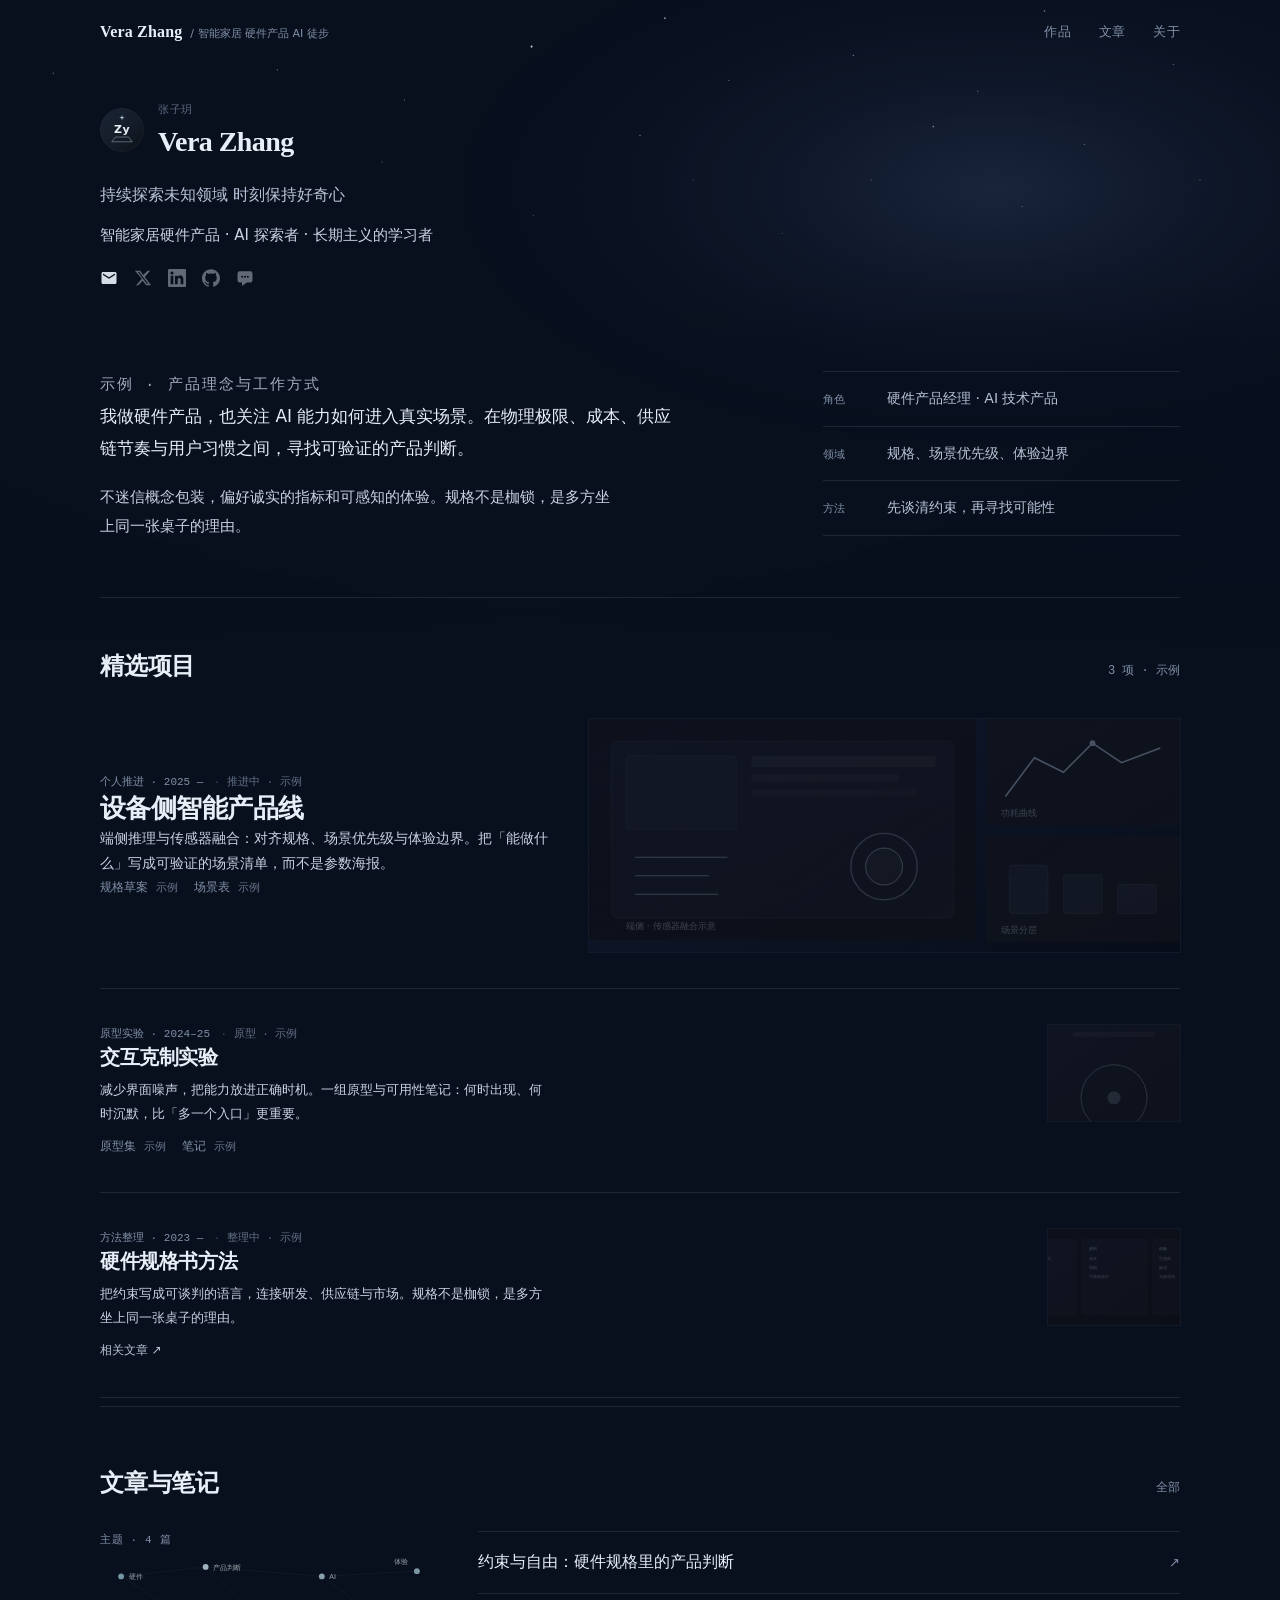
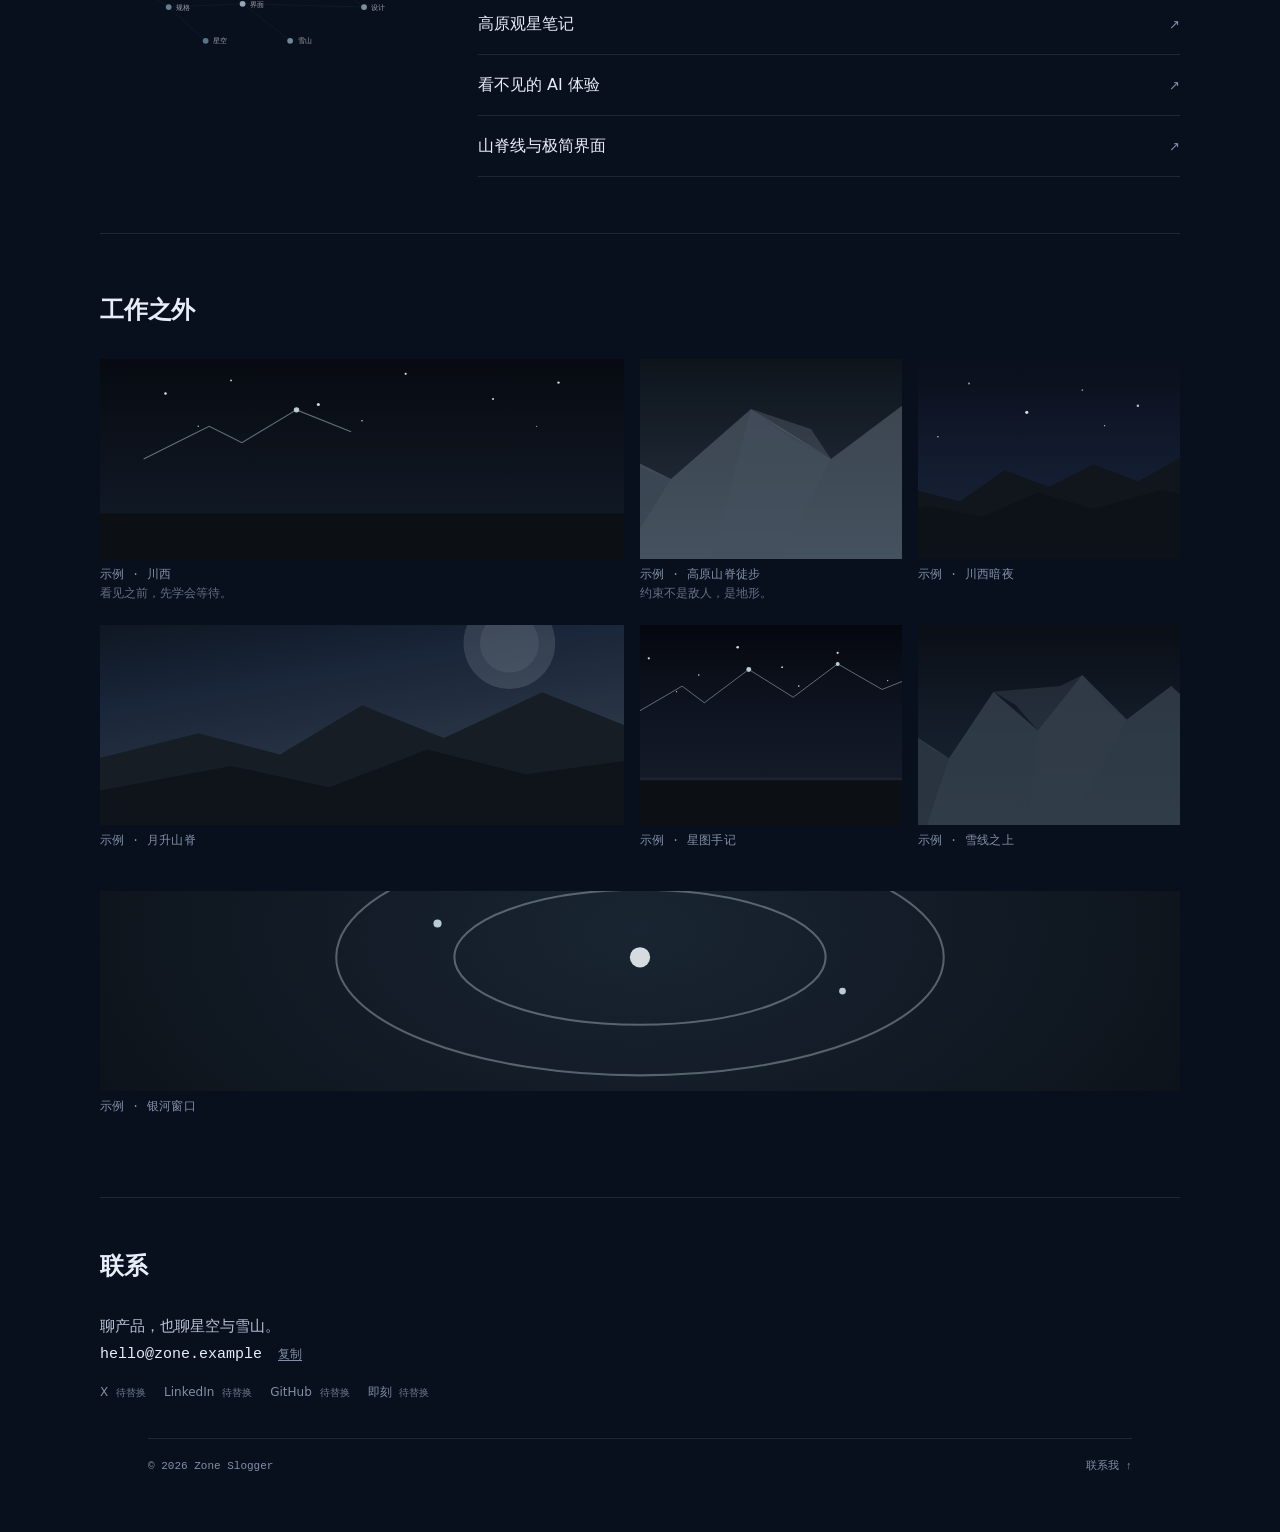
==== commit 06418d7d: "Update homepage from local CMS" ====
--- a/index.html
+++ b/index.html
@@ -16,8 +16,8 @@
   <header class="topbar" id="top">
     <div class="topbar__inner">
       <a class="wordmark" href="#top">
-        <span class="wordmark__name">Zone Slogger</span>
-        <span class="wordmark__suffix">/ 产品 · 星空 · 雪山</span>
+        <span class="wordmark__name">Vera Zhang</span>
+        <span class="wordmark__suffix">/ 智能家居 硬件产品 AI  徒步</span>
       </a>
       <button class="nav-toggle" type="button" aria-expanded="false" aria-controls="site-nav" aria-label="打开菜单">
         <span class="nav-toggle__bars" aria-hidden="true"></span>
@@ -78,7 +78,7 @@
         <div class="hero__content">
           <div class="hero__identity">
 <div class="hero__avatar" aria-hidden="true">
-          <svg viewBox="0 0 112 112" role="img" aria-label="ZS">
+          <svg viewBox="0 0 112 112" role="img" aria-label="Zy">
             <defs>
               <linearGradient id="avGrad" x1="0" y1="0" x2="1" y2="1">
                 <stop offset="0%" stop-color="#1a2433"/>
@@ -89,16 +89,17 @@
             <circle cx="56" cy="56" r="56" fill="url(#avGrad)"/>
             <circle cx="56" cy="56" r="55" fill="none" stroke="#ffffff18" stroke-width="1"/>
             <path d="M56 18l1.6 5L63 24.6l-5.4 1.7L56 31.4l-1.6-5.1L49 24.6l5.4-1.6L56 18z" fill="#c8dde8" opacity="0.85"/>
-            <text x="56" y="64" text-anchor="middle" fill="#e8eef3" font-family="system-ui,sans-serif" font-size="28" font-weight="600" letter-spacing="1">ZS</text>
+            <text x="56" y="64" text-anchor="middle" fill="#e8eef3" font-family="system-ui,sans-serif" font-size="28" font-weight="600" letter-spacing="1">Zy</text>
             <path d="M30 86h52l-9-12H39L30 86z" fill="none" stroke="#c8dde8" stroke-width="1.4" opacity="0.7"/>
           </svg>
         </div>
             <div class="hero__who">
-              <h1 class="hero__name">Zone Slogger</h1>
-            </div>
-          </div>
-        <p class="hero__headline">把复杂系统收束成可感知的体验</p>
-          <p class="hero__bio">硬件产品经理，也做 AI 技术产品。先谈清约束，再寻找可能性。</p>
+        <p class="hero__eyebrow">张子玥</p>
+              <h1 class="hero__name">Vera Zhang</h1>
+            </div>
+          </div>
+        <p class="hero__headline">持续探索未知领域 时刻保持好奇心</p>
+          <p class="hero__bio">智能家居硬件产品 · AI 探索者 · 长期主义的学习者</p>
           <div class="hero__meta">
             <div class="hero__social" aria-label="社交链接">
               <a class="icon-link" href="mailto:hello@zone.example" title="邮箱" aria-label="邮箱">
